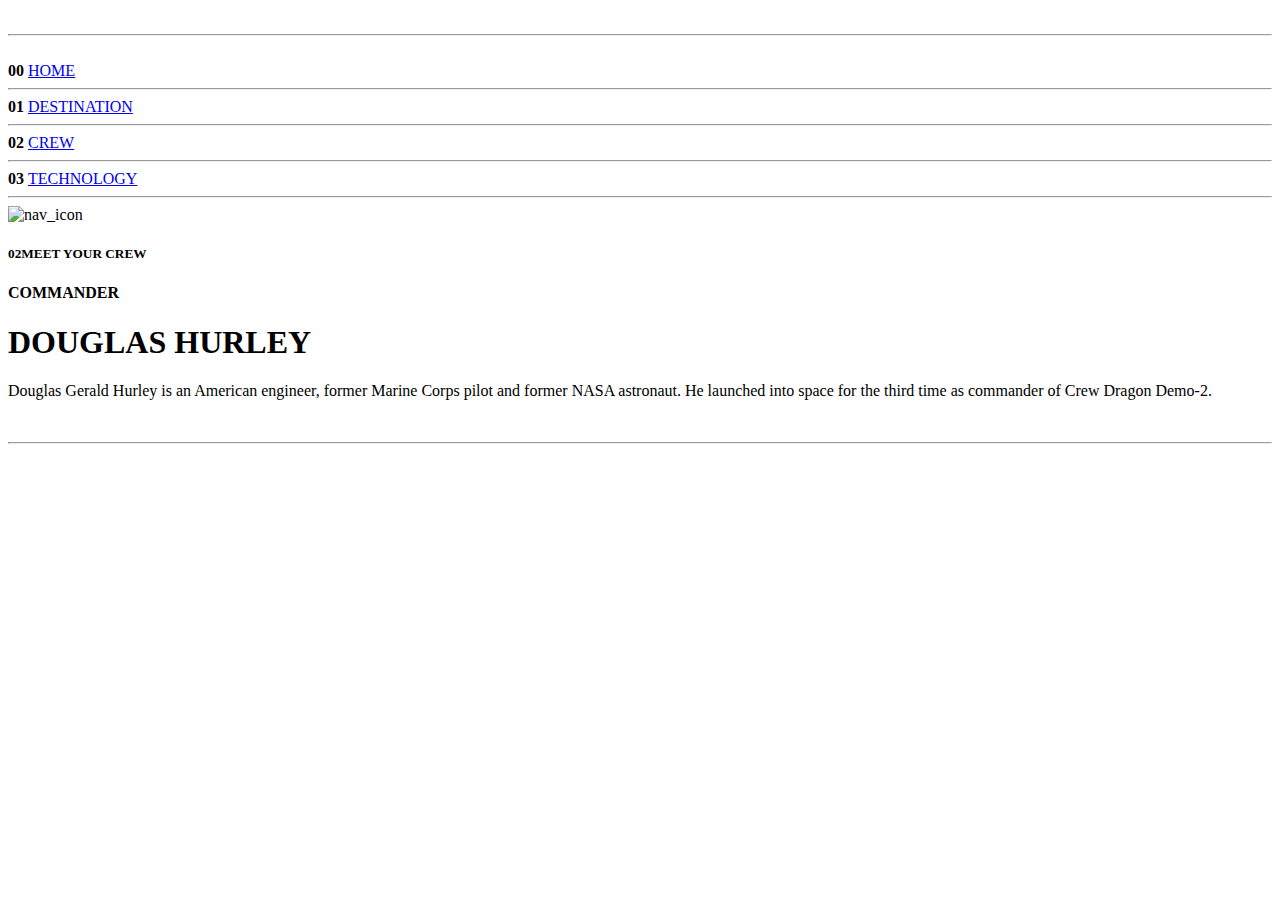
==== crew-commander.html @ d533a7b4 "Add files via upload" ====
<!DOCTYPE html>
<html lang="en">

<head>
  <meta charset="UTF-8" />
  <meta name="viewport" content="width=device-width, initial-scale=1.0" />

  <link rel="icon" type="image/png" sizes="32x32" href="./assets/favicon-32x32.png" />
  <meta name="viewport" content="width=device-width, initial-scale=1.0" />
  <link rel="preconnect" href="https://fonts.googleapis.com">
  <link rel="preconnect" href="https://fonts.gstatic.com" crossorigin>
  <link
    href="https://fonts.googleapis.com/css2?family=Barlow+Condensed:wght@100;200;300;400&family=Bellefair&family=Cedarville+Cursive&family=Montserrat:wght@300;400;900&family=Open+Sans:wght@300;400&family=Roboto:wght@100;300;400;500&family=Ubuntu:wght@300;400&display=swap"
    rel="stylesheet">
  <link rel="stylesheet" href="/styles/styles_crew.css">
  <title>Frontend Mentor | Space tourism website</title>
</head>

<body>
  <div class="home_body">
    <!-- Navigation_Bar -->
    <section>
      <img class="logo" src="/assets/shared/logo.svg" alt="" />
      <hr class="nav_hr" />
      <div class="nav_bar" id="nav_bar">
        <div class="close_icon">
          <img src="/assets/shared/icon-close.svg" alt="" onclick="close_menu_bar()" />
        </div>
        <div class="nav_ele">
          <strong>00 </strong> <a href="index.html">HOME</a>
          <hr />
        </div>
        <div class="nav_ele">
          <strong>01 </strong> <a href="destination-moon.html">DESTINATION</a>
          <hr />
        </div>
        <div class="nav_ele" id="act">
          <strong>02 </strong> <a href="crew-pilot.html">CREW</a>
          <hr>
        </div>
        <div class="nav_ele">
          <strong>03 </strong>
          <a href="technology-capsule.html">TECHNOLOGY</a>
          <hr />
        </div>
      </div>
      <div class="nav_icon">
        <img src="/assets/shared/icon-hamburger.svg" alt="nav_icon" onclick="open_menu_bar()" />
      </div>
    </section>

    <h5> <strong>02</strong>MEET YOUR CREW</h5>
    <div class="container">
      <div class="description">
        <h4>COMMANDER</h4>
        <h1>DOUGLAS HURLEY</h1>
        <p>Douglas Gerald Hurley is an American engineer, former Marine Corps pilot
          and former NASA astronaut. He launched into space for the third time as
          commander of Crew Dragon Demo-2.</p>
        <div class="dots">
          <a href="/crew-commander.html" id="curr"></a>
          <a href="/crew-specialist.html"></a>
          <a href="/crew-pilot.html"></a>
          <a href="/crew-engineer.html"></a>
        </div>
      </div>
      <div class="crew_image">
        <img src="/assets/crew/image-douglas-hurley.png" alt="">
        <hr>
      </div>
    </div>
    <script src="/javascript/index.js"></script>
</body>

</html>
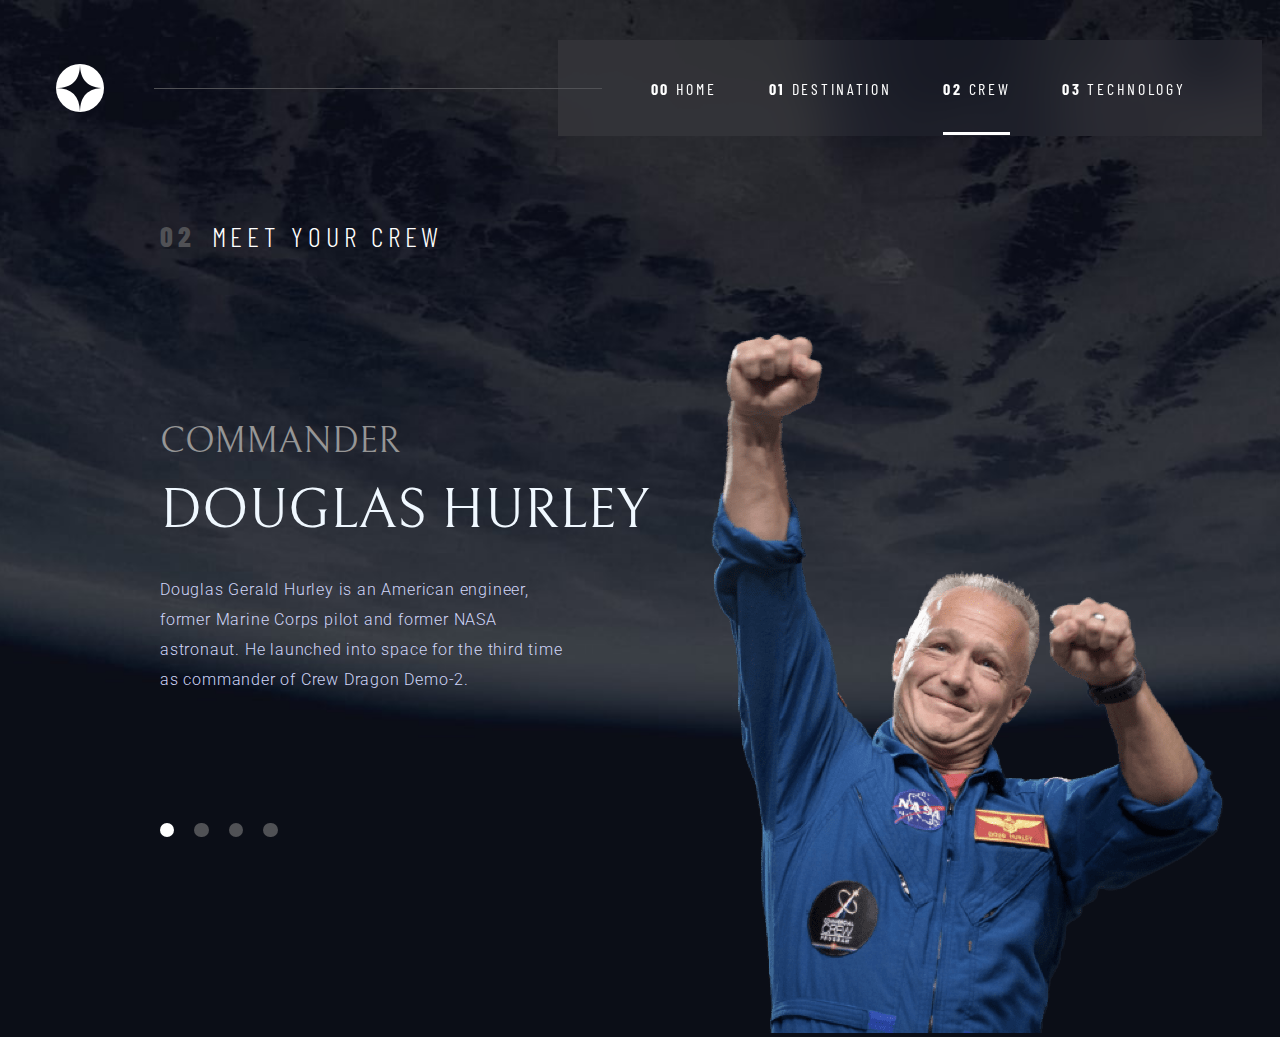
==== commit 1a073830: "Update crew-commander.html" ====
--- a/crew-commander.html
+++ b/crew-commander.html
@@ -12,7 +12,7 @@
   <link
     href="https://fonts.googleapis.com/css2?family=Barlow+Condensed:wght@100;200;300;400&family=Bellefair&family=Cedarville+Cursive&family=Montserrat:wght@300;400;900&family=Open+Sans:wght@300;400&family=Roboto:wght@100;300;400;500&family=Ubuntu:wght@300;400&display=swap"
     rel="stylesheet">
-  <link rel="stylesheet" href="/styles/styles_crew.css">
+  <link rel="stylesheet" href="styles/styles_crew.css">
   <title>Frontend Mentor | Space tourism website</title>
 </head>
 
@@ -20,11 +20,11 @@
   <div class="home_body">
     <!-- Navigation_Bar -->
     <section>
-      <img class="logo" src="/assets/shared/logo.svg" alt="" />
+      <img class="logo" src="assets/shared/logo.svg" alt="" />
       <hr class="nav_hr" />
       <div class="nav_bar" id="nav_bar">
         <div class="close_icon">
-          <img src="/assets/shared/icon-close.svg" alt="" onclick="close_menu_bar()" />
+          <img src="assets/shared/icon-close.svg" alt="" onclick="close_menu_bar()" />
         </div>
         <div class="nav_ele">
           <strong>00 </strong> <a href="index.html">HOME</a>
@@ -45,7 +45,7 @@
         </div>
       </div>
       <div class="nav_icon">
-        <img src="/assets/shared/icon-hamburger.svg" alt="nav_icon" onclick="open_menu_bar()" />
+        <img src="assets/shared/icon-hamburger.svg" alt="nav_icon" onclick="open_menu_bar()" />
       </div>
     </section>
 
@@ -58,18 +58,18 @@
           and former NASA astronaut. He launched into space for the third time as
           commander of Crew Dragon Demo-2.</p>
         <div class="dots">
-          <a href="/crew-commander.html" id="curr"></a>
-          <a href="/crew-specialist.html"></a>
-          <a href="/crew-pilot.html"></a>
-          <a href="/crew-engineer.html"></a>
+          <a href="crew-commander.html" id="curr"></a>
+          <a href="crew-specialist.html"></a>
+          <a href="crew-pilot.html"></a>
+          <a href="crew-engineer.html"></a>
         </div>
       </div>
       <div class="crew_image">
-        <img src="/assets/crew/image-douglas-hurley.png" alt="">
+        <img src="assets/crew/image-douglas-hurley.png" alt="">
         <hr>
       </div>
     </div>
-    <script src="/javascript/index.js"></script>
+    <script src="javascript/index.js"></script>
 </body>
 
-</html>+</html>
--- a/styles/styles_crew.css
+++ b/styles/styles_crew.css
@@ -0,0 +1,332 @@
+body {
+  margin: 0;
+  padding: 0%;
+  color: aliceblue;
+  height: 100%;
+  position: relative;
+  background-repeat: no-repeat;
+}
+.home_body {
+  position: relative;
+  padding-top: 2.5rem;
+  background-image: url("/assets/crew/background-crew-desktop.jpg");
+  background-position: center;
+  background-size: cover;
+}
+.logo {
+  margin: 1.5rem 0 0 3.5rem;
+  position: absolute;
+}
+.nav_hr {
+  position: absolute;
+  display: inline;
+  margin-top: 3rem;
+  margin-left: 12%;
+  background-color: #505155;
+  width: 35%;
+  z-index: 1;
+  border-width: 0px;
+  height: 0.1px;
+}
+.nav_bar {
+  display: inline-block;
+  height: 6rem;
+  text-align: center;
+  position: relative;
+  width: 55vw;
+  margin-left: 43.6vw;
+  background-color: rgba(255, 255, 255, 0.05);
+  -webkit-backdrop-filter: blur(10px);
+  backdrop-filter: blur(25px);
+  color: #ffffff;
+}
+.close_icon {
+  display: none;
+}
+.nav_ele {
+  display: inline-block;
+  position: relative;
+  width: fit-content;
+  z-index: 1;
+  margin: 2.4375rem 1rem 2.4375rem 2rem;
+  font-family: "Barlow Condensed";
+  font-weight: 400;
+  font-size: 1rem;
+  letter-spacing: 0.1688rem;
+  color: #ffffff;
+}
+.nav_ele a {
+  text-decoration: none;
+  color: inherit;
+}
+.nav_icon {
+  display: none;
+}
+.nav_ele hr {
+  opacity: 0;
+  width: 100%;
+  margin: 2.125rem 0 0 0;
+  border-width: 0;
+  height: 3px;
+  background-color: #ffffff;
+}
+.nav_ele:hover hr {
+  opacity: 1;
+  background-color: #77787c;
+}
+.nav_ele:active hr {
+  opacity: 1;
+  background-color: #ffffff;
+}
+#act hr{
+  opacity: 1;
+}
+.mob_menu {
+  display: none;
+}
+
+/* DESCRIPTION */
+h5 strong {
+  color: #505155;
+  font-weight: 800;
+  margin: 0 1rem 0 0;
+}
+h5 {
+  font-size: 1.75rem;
+  letter-spacing: 0.2969rem;
+  font-family: "Barlow Condensed";
+  font-weight: 300;
+  color: #ffffff;
+  margin: 5rem 0 0 10rem;
+}
+.container {
+  display: flex;
+  flex-wrap: wrap;
+  width: 100%;
+}
+.description {
+  position: relative;
+  display: inline-block;
+  box-sizing: border-box;
+  width: 40vw;
+  margin: 7.5rem 0 0 10rem;
+}
+h4 {
+    margin-bottom: 1rem;
+    font-size: 2.25rem;
+    font-family: "Bellefair";
+    font-weight: 400;
+    color: #969696;
+}
+
+h1 {
+  display: inline-block;
+  margin: 0%;
+  font-size: 3.5rem;
+  font-family: "Bellefair";
+  font-weight: 400;
+}
+.description p {
+  line-height: 1.875rem;
+  font-family: "Roboto", sans-serif;
+  font-weight: 300;
+  letter-spacing: 0.05rem;
+  color: #d0d6f9;
+  width: 80%;
+  margin: 2rem 0 0 0 ;
+}
+.crew_image{
+    margin: 5rem 0 0 3vw;
+    width: 40vw;
+}
+.crew_image hr{
+  display:none;
+}
+.dots{
+  width: 30%;
+  display: inline-block;
+  height: 1rem;
+  margin-top: 8rem;
+  margin-bottom: 5rem;
+}
+.dots a{
+  width: .9rem;
+  height: .9rem;
+  display: inline-block;
+  border-radius: 100%;
+  background-color: #505155;
+  margin: 0 1rem 0 0 ;
+}
+#curr{
+  background-color: #ffffff;
+}
+@media only screen and (max-width: 900px) {
+  .home_body {
+    padding-top: 0%;
+    background-image: url(/assets/crew/background-crew-tablet.jpg);
+    position: relative;
+  }
+  .nav_bar {
+    width: 70vw;
+    margin-left: 30vw;
+  }
+  .logo {
+    margin-left: 2rem;
+  }
+  .nav_hr {
+    display: none;
+  }
+  .nav_ele {
+    margin: 2.4375rem 0.5rem 2.4375rem 1rem;
+  }
+  .nav_ele strong {
+    display: none;
+  }
+
+  h5 {
+    margin: 2rem 0 0 2rem;
+    font-size: 1.25rem;
+    letter-spacing: 0.2rem;
+  }
+
+  .description {
+    position: relative;
+    display: inline-block;
+    box-sizing: border-box;
+    width: 100%;
+    margin: 0rem 0 2rem 0;
+    text-align: center;
+  }
+  .container{
+    margin: 5rem 0 0 0;
+    text-align: center;
+  }
+  .description h4{
+    font-size: 1.75rem;
+  }
+  .description h1 {
+    display: block;
+    font-size: 2.5rem;
+  }
+  .description p {
+    box-sizing: border-box;
+    line-height: 1.875rem;
+    display: inline-block;
+    font-family: "Roboto", sans-serif;
+    font-weight: 300;
+    letter-spacing: 0.05rem;
+    color: #d0d6f9;
+    width: 60%;
+    text-align: center;
+    margin-left: 20%;
+    margin-right: 20%;
+  }
+  .dots{
+    margin: 2rem  0 0 1rem;
+  }
+  .dots a{
+    width: .7rem;
+    height: .7rem;
+  }
+  .crew_image{
+    width: 100%;
+    text-align: center;
+    margin: 0%;
+  }
+  .crew_image img{
+    width: 60%;
+  }
+}
+@media only screen and (max-width: 496px) {
+  .nav_bar {
+    z-index: 3;
+    box-sizing: border-box;
+    position: absolute;
+    width: 65vw;
+    height: 100%;
+    display: none;
+    text-align: left;
+    margin: 0 0 0 35vw;
+    padding: 10% 10vw 0 0;
+    background-color: rgba(255, 255, 255, 0.05);
+    -webkit-backdrop-filter: blur(10px);
+    backdrop-filter: blur(25px);
+  }
+  .close_icon {
+    /* display: inline-block;
+        box-sizing: border-box;
+        width: 10%; */
+    display: block;
+    text-align: right;
+    margin-bottom: 10vw;
+  }
+  .nav_ele strong {
+    display: inline;
+  }
+  .nav_ele {
+    box-sizing: border-box;
+    width: fit-content;
+    margin: 1rem 1vw 0 8vw;
+  }
+  .nav_ele hr {
+    margin: 1rem 0 0 0;
+  }
+  .nav_icon {
+    display: inline-block;
+    width: fit-content;
+    z-index: 1;
+    margin: 2.3rem 2rem 0rem 85%;
+    position: relative;
+  }
+  .home_body {
+    padding-top: 0%;
+    background-image: url(/assets/crew/background-crew-mobile.jpg);
+    position: relative;
+    text-align: center;
+  }
+  h5 {
+    margin: 4rem 0 1rem 0;
+    width: 100%;
+  }
+  .planet_image {
+    margin: 2rem 0 0 0;
+  }
+  .description {
+    margin-bottom: 4rem;
+    order: 2;
+  }
+  .description h4{
+    font-size: 1.25rem;
+  }
+  .description h1 {
+    font-size: 1.75rem;
+  }
+  .description p {
+    letter-spacing: 0;
+    width: 80%;
+    margin-left: 10%;
+    margin-right: 10%;
+  }
+  .crew_image{
+    order: 1;
+  }
+  .crew_image img{
+    width: 40%;
+  }
+  .crew_image hr{
+    display: inline-block;
+    width: 90%;
+    border-width: 0;
+    height: 0.1px;
+    margin: 0%;
+    background-color: #505155;
+  }
+  .dots a{
+    width: .7rem;
+    height: .7rem;
+    display: inline-block;
+    border-radius: 100%;
+    background-color: #505155;
+    margin: 0 .75rem 0 0 ;
+  }
+}
